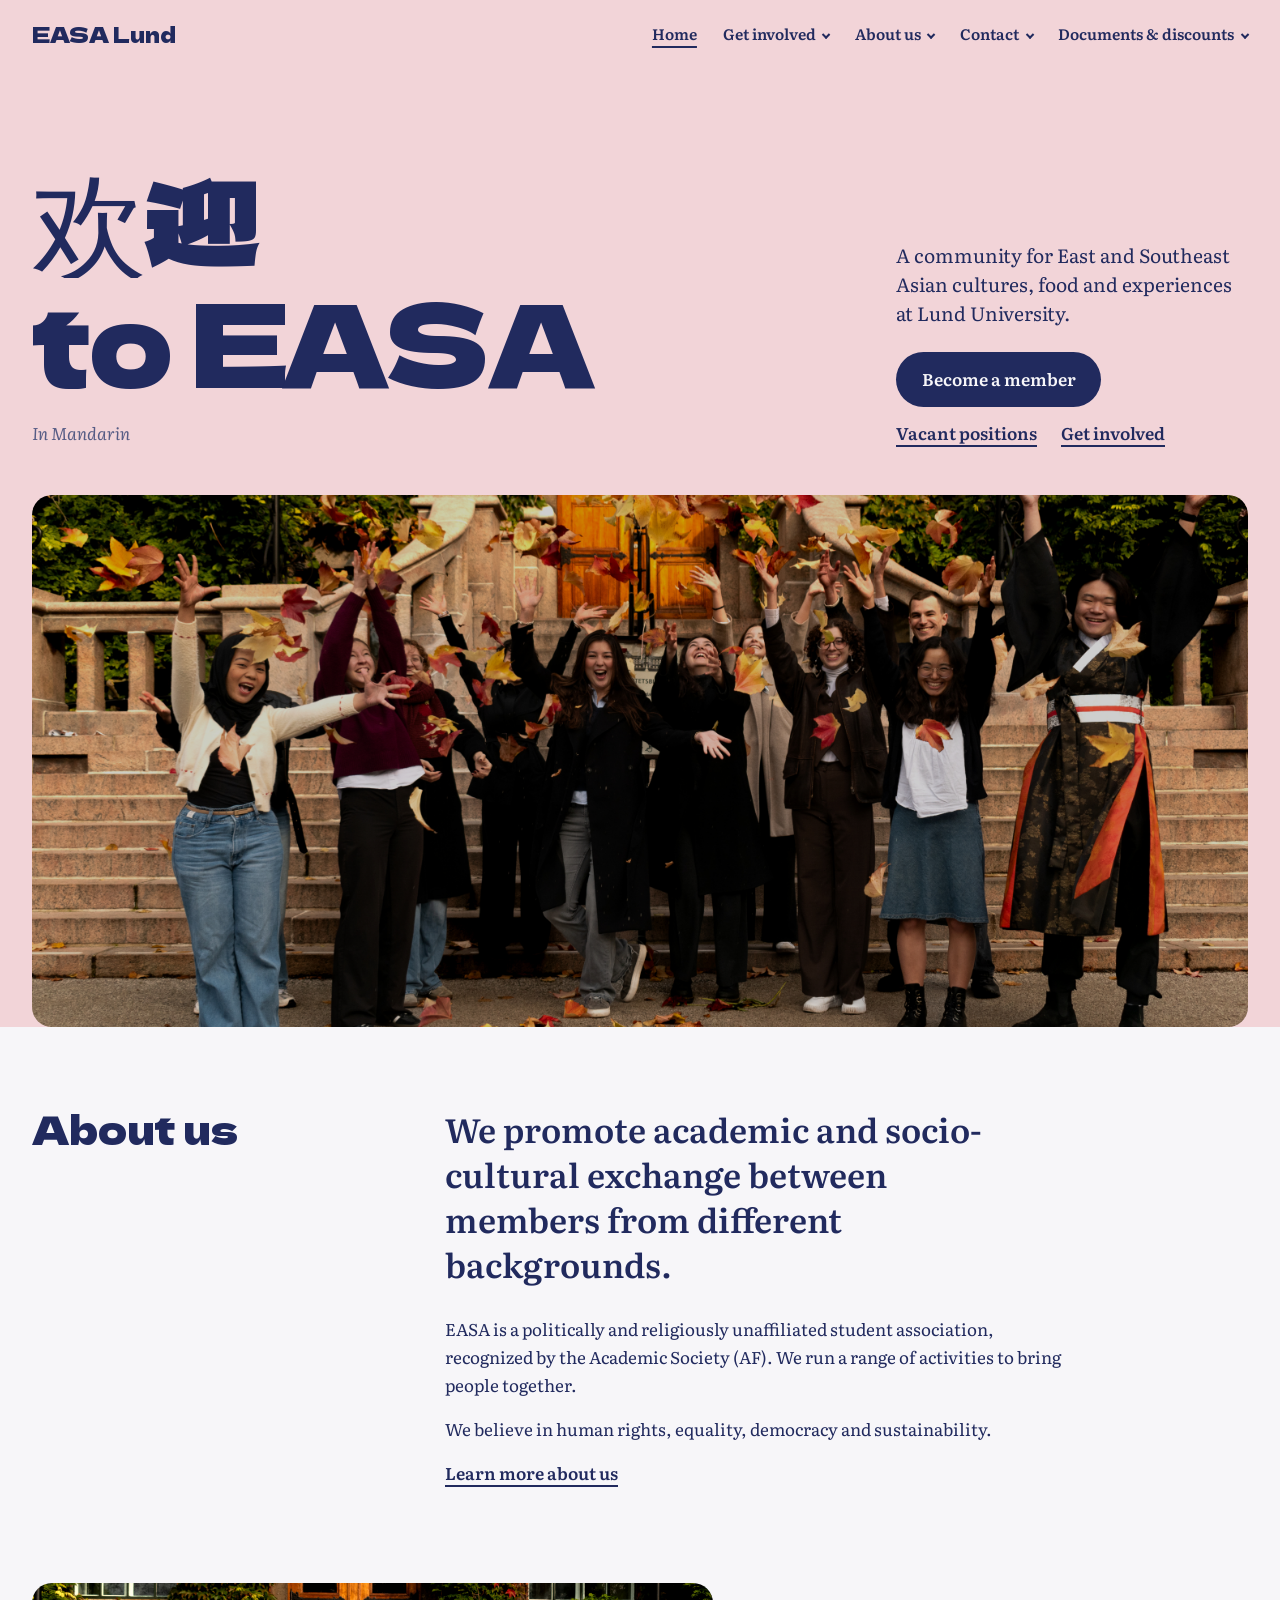
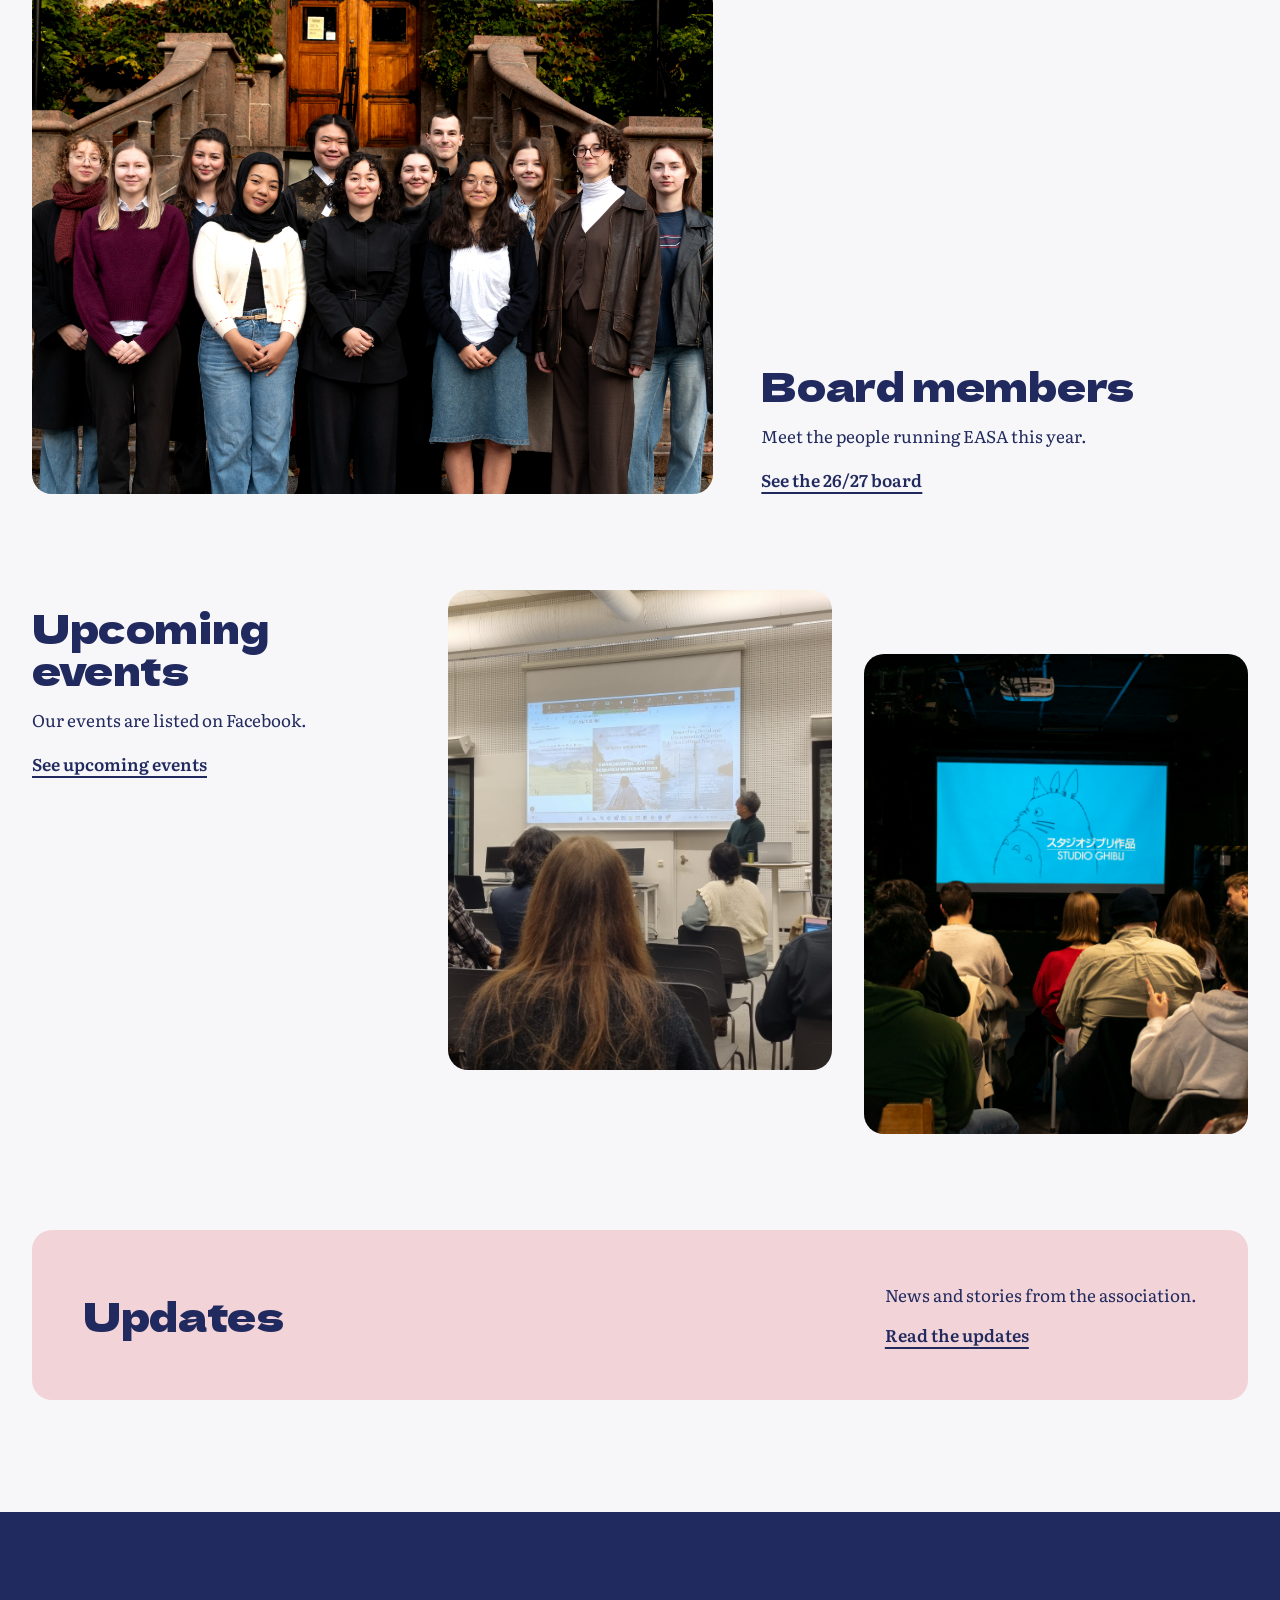
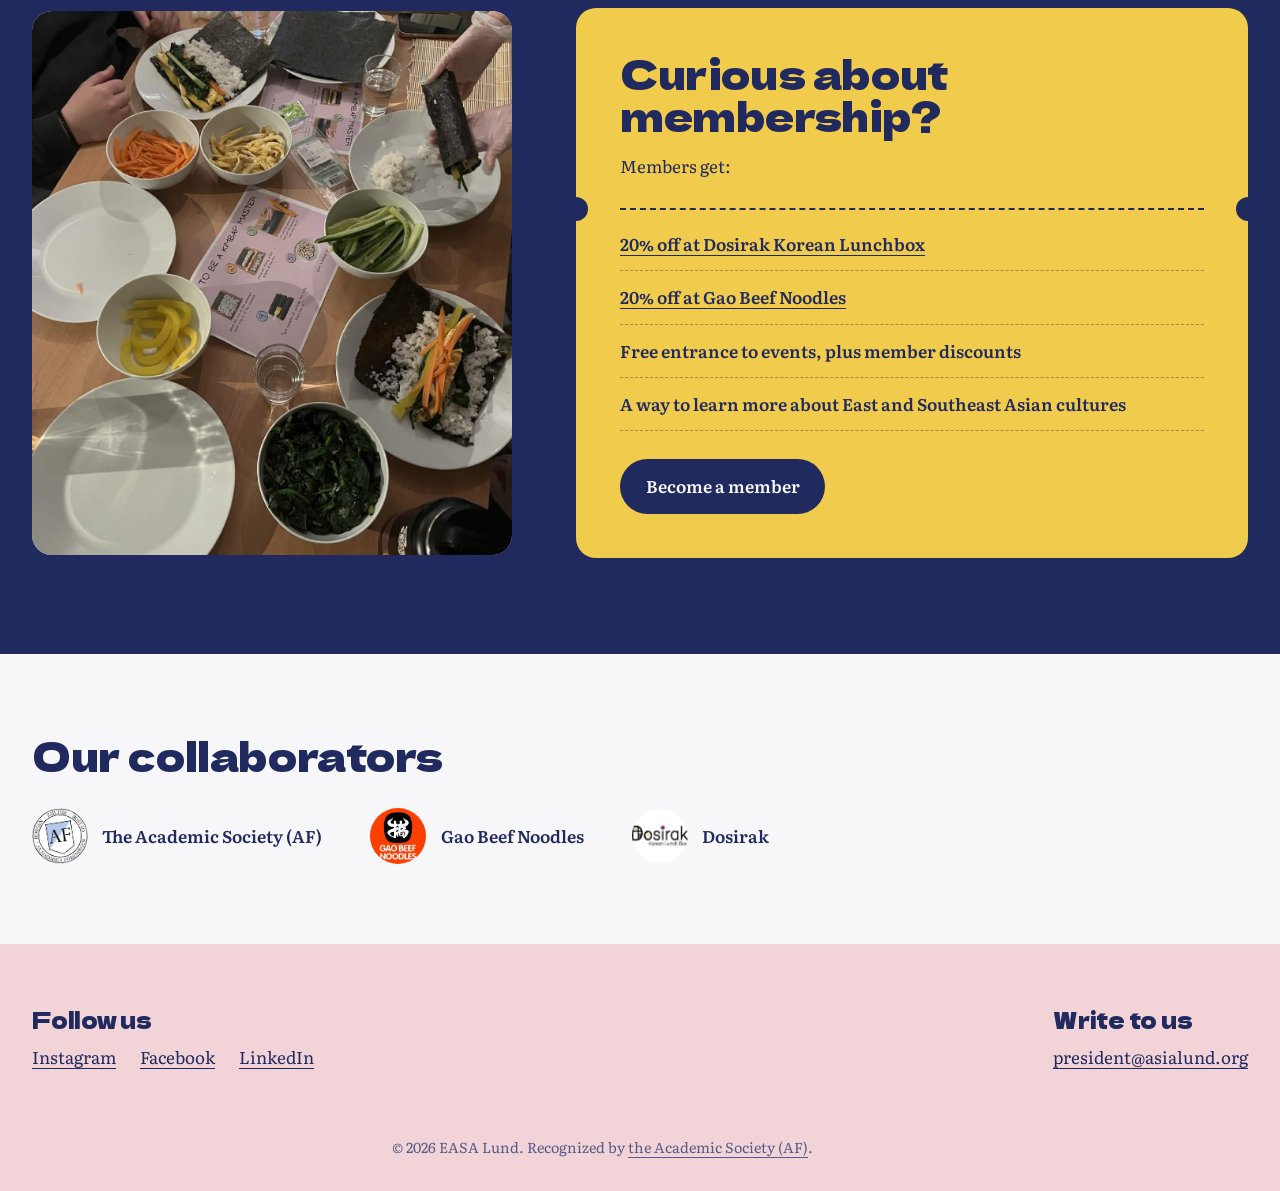
==== index.html @ 51d8376d "the initial commit" ====
<!DOCTYPE html>
<html lang="en">
<head>
<meta charset="utf-8">
<meta name="viewport" content="width=device-width, initial-scale=1">
<title>Home | East Asia Student Association Lund</title>
<meta name="description" content="A community for East and Southeast Asian cultures, food and experiences at Lund University.">
<link rel="preconnect" href="https://fonts.googleapis.com">
<link rel="preconnect" href="https://fonts.gstatic.com" crossorigin>
<link href="https://fonts.googleapis.com/css2?family=Dela+Gothic+One&family=Literata:ital,wght@0,400;0,600;1,400&display=swap" rel="stylesheet">
<link rel="stylesheet" href="src/css/style.css">
</head>
<body>

<header class="site-header">
  <a class="wordmark" href="index.html">EASA Lund</a>
  <button class="menu-toggle" aria-expanded="false" aria-controls="nav">Menu</button>
  <nav id="nav" class="nav" aria-label="Main"><ul><li><a href="index.html" aria-current="page">Home</a></li><li class="has-sub"><button aria-expanded="false">Get involved</button><ul><li><a href="pages/membership.html#join">Become a member</a></li><li><a href="pages/membership.html#being">Being an EASA member</a></li><li><a href="pages/membership.html#active">Get active with EASA</a></li></ul></li><li class="has-sub"><button aria-expanded="false">About us</button><ul><li><a href="pages/about.html">About EASA</a></li><li><a href="pages/about.html#structure">Board structure</a></li><li><a href="pages/about.html#board">The board 2026&ndash;2027</a></li><li><a href="pages/about.html#open">Vacant positions</a></li><li><a href="pages/about.html#video">Promotional video 2020</a></li></ul></li><li class="has-sub"><button aria-expanded="false">Contact</button><ul><li><a href="pages/contact.html">Contact us</a></li><li><a href="pages/contact.html#report">Report or complain</a></li></ul></li><li class="has-sub"><button aria-expanded="false">Documents &amp; discounts</button><ul><li><a href="pages/documents.html#discounts">Member discounts</a></li><li><a href="pages/documents.html#documents">Documents</a></li></ul></li></ul></nav>
</header>

<main>
  <section class="hero">
    <div class="wrap hero-in">
      <div class="hero-title">
        <h1 aria-label="Welcome to EASA">
          <span class="roll" aria-hidden="true"><span class="word" id="word" lang="en">Welcome</span></span>
          <span aria-hidden="true">to EASA</span>
        </h1>
        <p class="said" aria-hidden="true">In <span id="lang">English</span></p>
      </div>
      <div class="hero-side">
        <p>A community for East and Southeast Asian cultures, food and experiences at Lund University.</p>
        <div class="actions">
          <a class="btn" href="pages/membership.html">Become a member</a>
          <a class="link" href="pages/about.html#open">Vacant positions</a>
          <a class="link" href="pages/membership.html#involved">Get involved</a>
        </div>
      </div>
    </div>
    <figure class="wrap hero-photo">
      <img src="/src/assets/images/group-photo.jpg" alt="EASA Lund community photo" width="1600" height="700">
    </figure>
  </section>

  <section class="about wrap">
    <h2>About us</h2>
    <div>
      <p class="lead">We promote academic and socio-cultural exchange between members from different backgrounds.</p>
      <p>EASA is a politically and religiously unaffiliated student association, recognized by the Academic Society (AF). We run a range of activities to bring people together.</p>
      <p>We believe in human rights, equality, democracy and sustainability.</p>
      <a class="link" href="pages/about.html">Learn more about us</a>
    </div>
  </section>

  <section class="community wrap">
    <article class="feature">
      <img src="/src/assets/images/boardgroup1-photo.jpg" alt="The EASA board" width="1000" height="750" loading="lazy">
      <div>
        <h2>Board members</h2>
        <p>Meet the people running EASA this year.</p>
        <a class="link" href="pages/about.html#board">See the 26/27 board</a>
      </div>
    </article>

    <article class="events">
      <div>
        <h2>Upcoming events</h2>
        <p>Our events are listed on Facebook.</p>
        <a class="link" href="https://www.facebook.com/easalund/events/?ref=page_internal">See upcoming events</a>
      </div>
      <img src="/src/assets/images/event1-photo.jpg" alt="Photo from an EASA event" width="700" height="875" loading="lazy">
      <img class="drop" src="/src/assets/images/event2-photo.jpg" alt="EASA movie night" width="700" height="875" loading="lazy">
    </article>

    <article class="updates">
      <h2>Updates</h2>
      <div>
        <p>News and stories from the association.</p>
        <a class="link" href="index.html#updates">Read the updates</a>
      </div>
    </article>
  </section>

  <section class="join">
    <div class="wrap join-in">
      <img src="/src/assets/images/discount-photo.jpg" alt="EASA members" width="800" height="1067" loading="lazy">
      <div class="pass">
        <h2>Curious about membership?</h2>
        <p>Members get:</p>
        <ul>
          <li><a href="https://dosirak.se/">20% off at Dosirak Korean Lunchbox</a></li>
          <li><a href="https://gaobeefnoodles.se/">20% off at Gao Beef Noodles</a></li>
          <li>Free entrance to events, plus member discounts</li>
          <li>A way to learn more about East and Southeast Asian cultures</li>
        </ul>
        <a class="btn" href="pages/membership.html">Become a member</a>
      </div>
    </div>
  </section>

  <section class="partners wrap">
    <h2>Our collaborators</h2>
    <ul>
      <li><a href="https://www.af.lu.se/"><img src="/src/assets/icons/af-logo.png" alt="" width="56" height="56" loading="lazy"><span>The Academic Society (AF)</span></a></li>
      <li><a href="https://gaobeefnoodles.se/"><img src="/src/assets/icons/gaobeef-logo.jpg" alt="" width="56" height="56" loading="lazy"><span>Gao Beef Noodles</span></a></li>
      <li><a href="https://dosirak.se/"><img src="/src/assets/icons/dosirak-logo.png" alt="" width="56" height="56" loading="lazy"><span>Dosirak</span></a></li>
    </ul>
  </section>
</main>

<footer class="site-footer">
  <div class="wrap foot-in">
    <div>
      <h2>Follow us</h2>
      <p class="social">
        <a href="https://www.instagram.com/easa.lund/">Instagram</a>
        <a href="https://www.facebook.com/easalund">Facebook</a>
        <a href="https://www.linkedin.com/company/easa-east-asia-student-association-in-lund/">LinkedIn</a>
      </p>
    </div>
    <div>
      <h2>Write to us</h2>
      <p><a href="mailto:president@asialund.org">president@asialund.org</a></p>
    </div>
  </div>
  <p class="wrap legal">&copy; <span id="year">2026</span> EASA Lund. Recognized by <a href="https://www.af.lu.se/en-home">the Academic Society (AF)</a>.</p>
</footer>

<script src="src/js/home.js"></script>
</body>
</html>
---- src/css/style.css ----
:root {
  --indigo: #212a5e;
  --sakura: #f2d4d8;
  --paper: #f7f6f9;
  --yuzu: #f1cb4b;
  --muted: #565c85;
  --display: "Dela Gothic One", "Hiragino Sans", "Yu Gothic", "Malgun Gothic", system-ui, sans-serif;
  --text: "Literata", Georgia, "Times New Roman", serif;
  --radius: 1.25rem;
}

*, *::before, *::after { box-sizing: border-box; }
html { scroll-behavior: smooth; }
body {
  margin: 0;
  background: var(--paper);
  color: var(--indigo);
  font: 400 1.0625rem/1.65 var(--text);
  -webkit-font-smoothing: antialiased;
}
img { display: block; max-width: 100%; height: auto; background: #dfe1ee; }
img.broken { visibility: hidden; }
h1, h2 { font-family: var(--display); font-weight: 400; line-height: 1.05; margin: 0; letter-spacing: -0.01em; }
h2 { font-size: clamp(1.6rem, 3.2vw, 2.5rem); }
p { margin: 0 0 1rem; max-width: 62ch; }
ul { list-style: none; margin: 0; padding: 0; }
a { color: inherit; }
:focus-visible { outline: 3px solid var(--indigo); outline-offset: 3px; border-radius: 4px; }
.join :focus-visible { outline-color: var(--yuzu); }
.pass :focus-visible { outline-color: var(--indigo); }

.wrap { width: min(100% - 3rem, 76rem); margin-inline: auto; }

.link { text-decoration: underline; text-decoration-thickness: 1.5px; text-underline-offset: 0.28em; font-weight: 600; transition: text-decoration-thickness 0.15s; }
.link:hover { text-decoration-thickness: 4px; }
.btn {
  display: inline-block; padding: 0.85rem 1.6rem; border-radius: 999px;
  background: var(--indigo); color: var(--paper); font-weight: 600; text-decoration: none;
  transition: background 0.2s, color 0.2s;
}
.btn:hover { background: var(--yuzu); color: var(--indigo); }

/* Header */
.site-header {
  position: sticky; top: 0; z-index: 20;
  display: flex; align-items: center; justify-content: space-between; gap: 1.5rem;
  padding: 1rem max(1.5rem, calc((100% - 76rem) / 2));
  background: var(--sakura);
}
.wordmark { font: 400 1.35rem var(--display); text-decoration: none; }
.nav > ul { display: flex; gap: 1.6rem; align-items: center; }
.nav a, .nav button { font: 600 0.95rem var(--text); color: inherit; text-decoration: none; background: none; border: 0; padding: 0.4rem 0; cursor: pointer; }
.nav a:hover, .nav button:hover, .nav a[aria-current], .nav button[aria-current] { text-decoration: underline; text-decoration-thickness: 2px; text-underline-offset: 0.3em; }
.has-sub { position: relative; }
.has-sub > button::after { content: ""; display: inline-block; width: 0.4em; height: 0.4em; margin-left: 0.5em; border: solid currentColor; border-width: 0 2px 2px 0; transform: translateY(-0.15em) rotate(45deg); }
.has-sub > ul {
  display: none; position: absolute; top: 100%; left: -1rem; min-width: 14rem; padding: 0.6rem 1rem;
  background: var(--paper); border-radius: 0.9rem; box-shadow: 0 12px 30px -12px rgba(33, 42, 94, 0.35);
}
.has-sub > ul a { display: block; padding: 0.45rem 0; }
.has-sub:hover > ul, .has-sub:focus-within > ul, .has-sub > button[aria-expanded="true"] + ul { display: block; }
.menu-toggle { display: none; font: 600 0.95rem var(--text); color: inherit; background: none; border: 2px solid var(--indigo); border-radius: 999px; padding: 0.35rem 1rem; cursor: pointer; }

/* Hero */
.hero { background: var(--sakura); padding-top: clamp(2rem, 6vw, 4.5rem); }
.hero-in { display: grid; grid-template-columns: minmax(0, 1fr) 22rem; gap: 3rem; align-items: end; }
.hero h1 { font-size: clamp(3rem, 9vw, 7.5rem); line-height: 1.05; letter-spacing: -0.02em; }
.roll { display: flex; align-items: flex-end; height: 1.2em; overflow: hidden; }
.word { flex: none; white-space: nowrap; font-family: var(--display); transition: transform 0.45s cubic-bezier(0.7, 0, 0.2, 1), opacity 0.45s; }
.word.out { transform: translateY(-100%); opacity: 0; }
.word.pre { transform: translateY(100%); opacity: 0; transition: none; }
.said { margin: 1.25rem 0 0; font-style: italic; color: var(--muted); }
.hero-side p { font-size: 1.2rem; line-height: 1.5; }
.actions { display: flex; flex-wrap: wrap; align-items: center; gap: 0.75rem 1.5rem; margin-top: 1.5rem; }
.hero-photo { position: relative; z-index: 1; margin-block: 3rem -7rem; }
.hero-photo img { width: 100%; aspect-ratio: 16 / 7; object-fit: cover; border-radius: var(--radius); }

/* About */
.about { display: grid; grid-template-columns: 1fr 2.2fr; gap: 3rem; padding: 12rem 0 6rem; }
.lead { font-size: clamp(1.5rem, 2.6vw, 2.1rem); line-height: 1.35; font-weight: 600; max-width: 28ch; margin-bottom: 1.75rem; }

/* Community */
.community { display: grid; gap: 6rem; padding-bottom: 7rem; }
.feature { display: grid; grid-template-columns: 7fr 5fr; gap: 3rem; align-items: end; }
.feature img, .events img { width: 100%; object-fit: cover; border-radius: var(--radius); }
.feature img { aspect-ratio: 4 / 3; }
.feature h2, .events h2 { margin-bottom: 1rem; }
.events { display: grid; grid-template-columns: 4fr 4fr 4fr; gap: 2rem; align-items: start; }
.events img { aspect-ratio: 4 / 5; }
.events .drop { margin-top: 4rem; }
.events > div { padding-top: 1rem; }
.updates { display: flex; justify-content: space-between; align-items: center; gap: 2rem; padding: clamp(1.75rem, 4vw, 3.5rem); background: var(--sakura); border-radius: var(--radius); }
.updates p { margin-bottom: 0.75rem; }

/* Membership */
.join { background: var(--indigo); color: var(--paper); padding: 6rem 0; }
.join-in { display: grid; grid-template-columns: 5fr 7fr; gap: 4rem; align-items: center; }
.join-in > img { width: 100%; max-height: 34rem; aspect-ratio: 3 / 4; object-fit: cover; border-radius: var(--radius); }
.pass { --pad: clamp(1.5rem, 4vw, 2.75rem); background: var(--yuzu); color: var(--indigo); border-radius: var(--radius); padding: var(--pad); }
.pass h2 { margin-bottom: 1rem; }
.pass ul { position: relative; margin: 1.75rem 0; padding-top: 0.5rem; border-top: 2px dashed var(--indigo); }
.pass ul::before, .pass ul::after {
  content: ""; position: absolute; top: -0.85rem; width: 1.5rem; height: 1.5rem; border-radius: 50%; background: var(--indigo);
}
.pass ul::before { left: calc(-1 * var(--pad) - 0.75rem); }
.pass ul::after { right: calc(-1 * var(--pad) - 0.75rem); }
.pass li { padding: 0.75rem 0; border-bottom: 1px dashed rgba(33, 42, 94, 0.4); font-weight: 600; }
.pass li a { text-underline-offset: 0.25em; }
.pass .btn:hover { background: var(--paper); color: var(--indigo); }

/* Collaborators */
.partners { padding: 5rem 0; }
.partners ul { display: flex; flex-wrap: wrap; gap: 1.5rem 3rem; margin-top: 2rem; }
.partners a { display: flex; align-items: center; gap: 0.9rem; font-weight: 600; text-decoration: none; }
.partners a:hover span { text-decoration: underline; text-underline-offset: 0.25em; }
.partners img { width: 3.5rem; height: 3.5rem; border-radius: 50%; object-fit: cover; }

/* Footer */
.site-footer { background: var(--sakura); padding: 4rem 0 2rem; }
.foot-in { display: flex; flex-wrap: wrap; justify-content: space-between; gap: 2.5rem; }
.foot-in h2 { font-size: 1.4rem; margin-bottom: 0.75rem; }
.social { display: flex; gap: 1.5rem; }
.foot-in a, .legal a { text-underline-offset: 0.25em; }
.legal { margin: 3rem auto 0; font-size: 0.9rem; color: var(--muted); }

/* Small screens */
@media (max-width: 62rem) {
  .menu-toggle { display: block; }
  .nav { display: none; position: absolute; top: 100%; left: 0; right: 0; padding: 0.5rem 1.5rem 1.5rem; background: var(--sakura); }
  .nav.open { display: block; }
  .nav > ul { flex-direction: column; align-items: flex-start; gap: 0.5rem; }
  .has-sub > ul { position: static; display: none; box-shadow: none; background: none; padding: 0 0 0 1rem; min-width: 0; }
  .has-sub:hover > ul { display: none; }
  .has-sub > button[aria-expanded="true"] + ul { display: block; }
  .hero-in, .about, .feature, .join-in { grid-template-columns: 1fr; gap: 2rem; }
  .hero-photo { margin-bottom: -4rem; }
  .hero-photo img { aspect-ratio: 4 / 3; }
  .about { padding-top: 8rem; gap: 1.25rem; }
  .events { grid-template-columns: 1fr 1fr; }
  .events > div { grid-column: 1 / -1; }
  .events .drop { margin-top: 2rem; }
  .updates { flex-direction: column; align-items: flex-start; }
  .join { padding: 4rem 0; }
}

@media (prefers-reduced-motion: reduce) {
  html { scroll-behavior: auto; }
  .word, .link, .btn { transition: none; }
}

/* Membership page */
h3 { font: 400 clamp(1.25rem, 2vw, 1.6rem)/1.15 var(--display); margin: 0 0 0.75rem; letter-spacing: -0.01em; }
.hero.short { padding-bottom: 4.5rem; }
.hero.short h1 { font-size: clamp(2.8rem, 7.5vw, 6rem); }
.steps-sec { padding: 6rem 0; }
.steps-sec h2 { margin-bottom: 2.5rem; }
.steps { border-top: 2px dashed var(--indigo); }
.steps li { display: grid; grid-template-columns: 6rem 1fr; gap: 1.5rem; padding: 2.25rem 0; border-bottom: 2px dashed var(--indigo); }
.num { font: 400 3.75rem/1 var(--display); }
.steps p { margin-bottom: 1rem; }
.steps .btn { margin-top: 0.25rem; }
.swish { display: flex; flex-wrap: wrap; align-items: center; gap: 0.5rem 1rem; }
.swish strong { font-size: 1.5rem; letter-spacing: 0.02em; }
.copy { font: 600 0.9rem var(--text); color: inherit; background: none; border: 2px solid var(--indigo); border-radius: 999px; padding: 0.3rem 1rem; cursor: pointer; transition: background 0.2s, color 0.2s; }
.copy:hover { background: var(--indigo); color: var(--paper); }
.pass .btn { margin-right: 1.5rem; }
.about.plain { padding: 6rem 0; }
.about .actions { margin-top: 1.75rem; }
.data { padding-bottom: 5rem; }
.data summary { cursor: pointer; font-weight: 600; }
.data details p { margin-top: 1rem; font-size: 0.95rem; color: var(--muted); max-width: 70ch; }
.data details a { text-underline-offset: 0.25em; }
html { scroll-padding-top: 5rem; }

@media (max-width: 62rem) {
  .steps li { grid-template-columns: 3.25rem 1fr; gap: 1rem; }
  .num { font-size: 2.5rem; }
  .steps-sec, .about.plain { padding: 4rem 0; }
}

/* About page */
.hero.short.photo { padding-bottom: 0; }
.hero + .about.plain { padding-top: 12rem; }
.about.plain + .about.plain { border-top: 2px dashed var(--indigo); }
.places { columns: 2 15rem; column-gap: 2.5rem; margin: 1.25rem 0 0; }
.places li { break-inside: avoid; padding: 0.45rem 0; border-bottom: 1px dashed rgba(33, 42, 94, 0.35); }
.plist { margin: 1.25rem 0 1.5rem; border-top: 2px dashed var(--indigo); }
.plist li { padding: 0.8rem 0; border-bottom: 1px dashed rgba(33, 42, 94, 0.4); font-weight: 600; }
.diagram { margin: 1.5rem 0 2.5rem; padding: 1rem; overflow-x: auto; background: #fff; border-radius: var(--radius); }
.diagram img { width: 100%; min-width: 38rem; background: none; }
.roles-bar { display: flex; justify-content: space-between; align-items: center; gap: 1rem; margin-bottom: 0.75rem; }
.roles { border-top: 2px dashed var(--indigo); }
.roles details { border-bottom: 1px dashed rgba(33, 42, 94, 0.4); }
.roles summary { display: flex; justify-content: space-between; align-items: center; gap: 1rem; padding: 1.1rem 0; cursor: pointer; list-style: none; font: 400 1.15rem/1.2 var(--display); }
.roles summary::-webkit-details-marker { display: none; }
.roles summary::after { content: "+"; font: 600 1.6rem/1 var(--text); transition: transform 0.2s; }
.roles details[open] summary::after { transform: rotate(45deg); }
.roles details p { margin: 0 0 1.25rem; max-width: 60ch; }

.crew { background: var(--indigo); color: var(--paper); padding: 6rem 0; }
.crew h2 { margin-bottom: 2.75rem; }
.crew :focus-visible { outline-color: var(--yuzu); }
.people { display: grid; grid-template-columns: repeat(auto-fill, minmax(11rem, 1fr)); gap: 2.5rem 1.5rem; }
.person img, .avatar { width: 7.5rem; height: 7.5rem; margin-bottom: 1rem; border-radius: 50%; object-fit: cover; }
.avatar { display: grid; place-items: center; background: var(--sakura); color: var(--indigo); font: 400 1.9rem var(--display); }
.person h3 { margin: 0; font: 600 1.1rem/1.3 var(--text); letter-spacing: 0; }
.person p { margin: 0.2rem 0 0; color: var(--sakura); font-size: 0.95rem; line-height: 1.4; }
.open { display: grid; grid-template-columns: 1fr 2fr; gap: 3rem; margin-top: 5rem; padding-top: 3rem; border-top: 2px dashed var(--sakura); }
.open ul { columns: 2 14rem; column-gap: 2rem; margin: 1.5rem 0 2rem; }
.open li { break-inside: avoid; padding: 0.4rem 0; border-bottom: 1px dashed rgba(247, 246, 249, 0.3); }
.crew .btn { margin-right: 1.5rem; background: var(--yuzu); color: var(--indigo); }
.crew .btn:hover { background: var(--paper); }

@media (max-width: 62rem) {
  .hero + .about.plain { padding-top: 8rem; }
  .crew { padding: 4rem 0; }
  .open { grid-template-columns: 1fr; gap: 1.25rem; margin-top: 3.5rem; }
}

/* Contact page */
.mail { font: 400 clamp(1.3rem, 3.2vw, 2.4rem)/1.2 var(--display); text-decoration: none; overflow-wrap: anywhere; }
.mail:hover { text-decoration: underline; text-decoration-thickness: 3px; text-underline-offset: 0.2em; }
.links { margin-top: 2rem; }
.links li { padding: 0; }
.links a { display: flex; flex-wrap: wrap; justify-content: space-between; gap: 0.25rem 1.5rem; padding: 0.9rem 0; text-decoration: none; }
.links a span:last-child { font-weight: 400; color: var(--muted); }
.links a:hover span:first-child { text-decoration: underline; text-underline-offset: 0.25em; }
.links a[aria-disabled="true"] { color: var(--muted); cursor: not-allowed; }
.links a[aria-disabled="true"]:hover span:first-child { text-decoration: none; }

.write { background: var(--indigo); color: var(--paper); padding: 6rem 0; }
.write-in { display: grid; grid-template-columns: 5fr 7fr; gap: 4rem; align-items: start; }
.write h2 { margin-bottom: 1.25rem; }
.write :focus-visible { outline-color: var(--yuzu); }
.touch-form { display: grid; gap: 1.25rem; padding: clamp(1.5rem, 4vw, 2.5rem); background: var(--paper); color: var(--indigo); border-radius: var(--radius); }
.touch-form label { display: grid; gap: 0.4rem; font-weight: 600; }
.touch-form input, .touch-form select, .touch-form textarea { width: 100%; padding: 0.7rem 0.9rem; font: 400 1rem/1.5 var(--text); color: var(--indigo); background: #fff; border: 2px solid var(--indigo); border-radius: 0.75rem; }
.touch-form textarea { min-height: 9rem; resize: vertical; }
.touch-form :focus-visible { outline-color: var(--indigo); }
.touch-form .btn { justify-self: start; border: 0; font-size: 1rem; cursor: pointer; }
.form-status { min-height: 1.5rem; margin: 0; font-weight: 600; }

@media (max-width: 62rem) {
  .write { padding: 4rem 0; }
  .write-in { grid-template-columns: 1fr; gap: 2rem; }
}

/* Documents & discounts page */
.sr { position: absolute; width: 1px; height: 1px; overflow: hidden; clip: rect(0 0 0 0); white-space: nowrap; }
[data-doc][hidden], .doc-sec[hidden] { display: none; }

.deals { background: var(--indigo); color: var(--paper); padding: 6rem 0; }
.deals h2 { margin-bottom: 2.5rem; }
.deals :focus-visible { outline-color: var(--yuzu); }
.deals-in { display: grid; grid-template-columns: 1fr 1fr; gap: 2rem; }
.ticket { --pad: clamp(1.5rem, 3.5vw, 2.25rem); display: flex; flex-direction: column; padding: var(--pad); background: var(--yuzu); color: var(--indigo); border-radius: var(--radius); }
.ticket.alt { background: var(--sakura); }
.ticket .head { display: flex; align-items: center; gap: 1rem; }
.ticket .head img { flex: none; width: 4.5rem; height: 4.5rem; border-radius: 50%; object-fit: cover; }
.ticket h3 { margin: 0 0 0.25rem; }
.ticket .head p { margin: 0; line-height: 1.4; }
.stub { position: relative; margin-top: 2rem; padding-top: 1.5rem; border-top: 2px dashed var(--indigo); }
.stub::before, .stub::after { content: ""; position: absolute; top: -0.85rem; width: 1.5rem; height: 1.5rem; border-radius: 50%; background: var(--indigo); }
.stub::before { left: calc(-1 * var(--pad) - 0.75rem); }
.stub::after { right: calc(-1 * var(--pad) - 0.75rem); }
.off { display: block; font: 400 clamp(3.25rem, 7vw, 5rem)/1 var(--display); letter-spacing: -0.02em; }
.stub p { margin: 0.5rem 0 1.5rem; font-weight: 600; }
.ticket .btn:hover { background: var(--paper); color: var(--indigo); }
.deals-note { margin: 2rem 0 0; color: var(--sakura); }

.finder { padding-bottom: 3rem; }
.finder-box { display: block; }
.finder input { width: 100%; max-width: 32rem; padding: 0.8rem 1.25rem; font: 400 1rem var(--text); color: var(--indigo); background: #fff; border: 2px solid var(--indigo); border-radius: 999px; }
.finder-status { margin: 0.75rem 0 0; color: var(--muted); }
.ph-wide { width: 100%; aspect-ratio: 3 / 2; margin-bottom: 1.5rem; object-fit: cover; border-radius: var(--radius); }

@media (max-width: 62rem) {
  .deals { padding: 4rem 0; }
  .deals-in { grid-template-columns: 1fr; }
  .finder { padding-bottom: 2rem; }
}

/* Membership: being a member + get active; About: video */
.perk-rows { margin: 1.75rem 0; border-top: 2px dashed var(--indigo); }
.perk-rows li { padding: 1.5rem 0; border-bottom: 1px dashed rgba(33, 42, 94, 0.4); }
.perk-rows h3 { margin-bottom: 0.5rem; }
.perk-rows p { margin: 0; }
.video { overflow: hidden; aspect-ratio: 16 / 9; background: var(--indigo); color: var(--paper); border-radius: var(--radius); }
.video :focus-visible { outline-color: var(--yuzu); }
.video-fallback { display: grid; place-content: center; justify-items: center; gap: 1.25rem; height: 100%; padding: 2rem; text-align: center; }
.video-fallback strong { font: 400 clamp(1.5rem, 4vw, 2.75rem)/1.1 var(--display); }
.video-fallback .btn { background: var(--yuzu); color: var(--indigo); }
.video-fallback .btn:hover { background: var(--paper); }
.video iframe, .video-play { display: block; width: 100%; height: 100%; border: 0; }
.video-play { position: relative; padding: 0; cursor: pointer; background: none; }
.video-play img { width: 100%; height: 100%; object-fit: cover; }
.video-play span { position: absolute; left: 1.25rem; bottom: 1.25rem; padding: 0.7rem 1.4rem; font-weight: 600; color: var(--indigo); background: var(--yuzu); border-radius: 999px; }
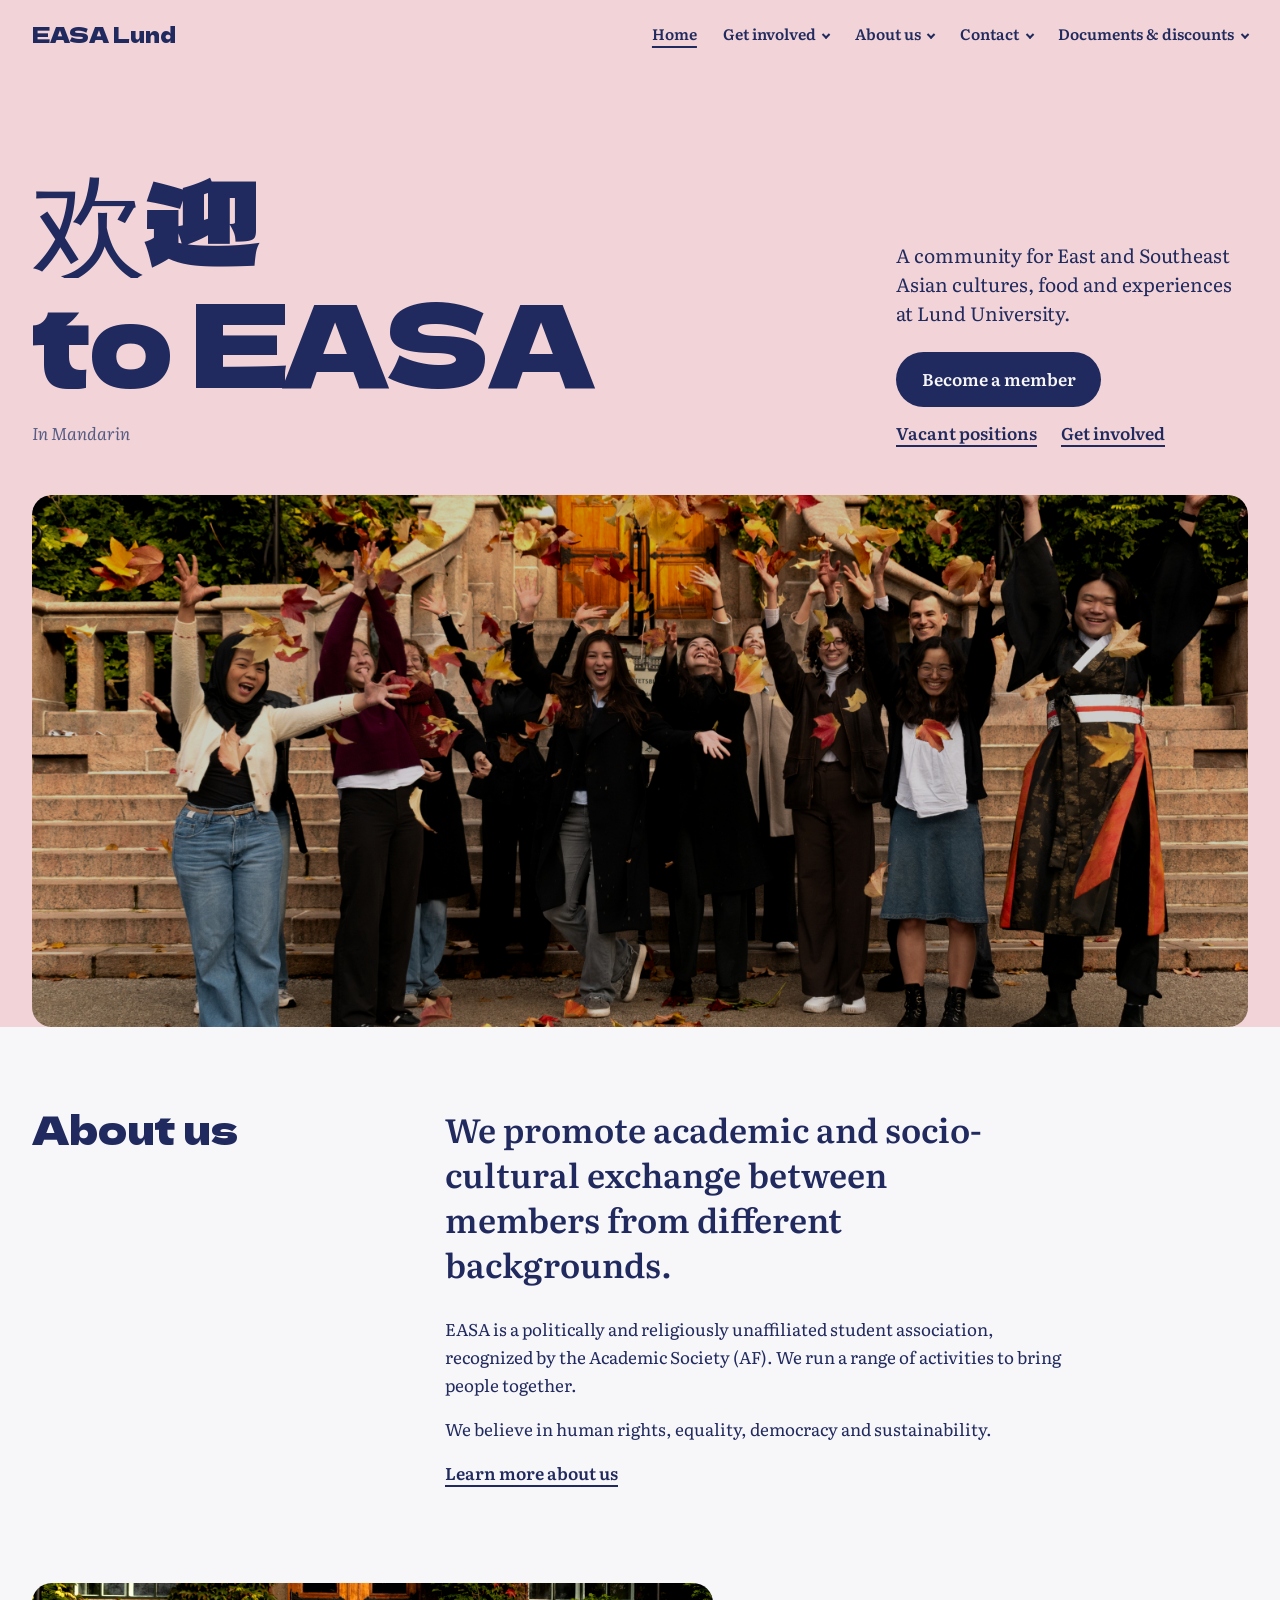
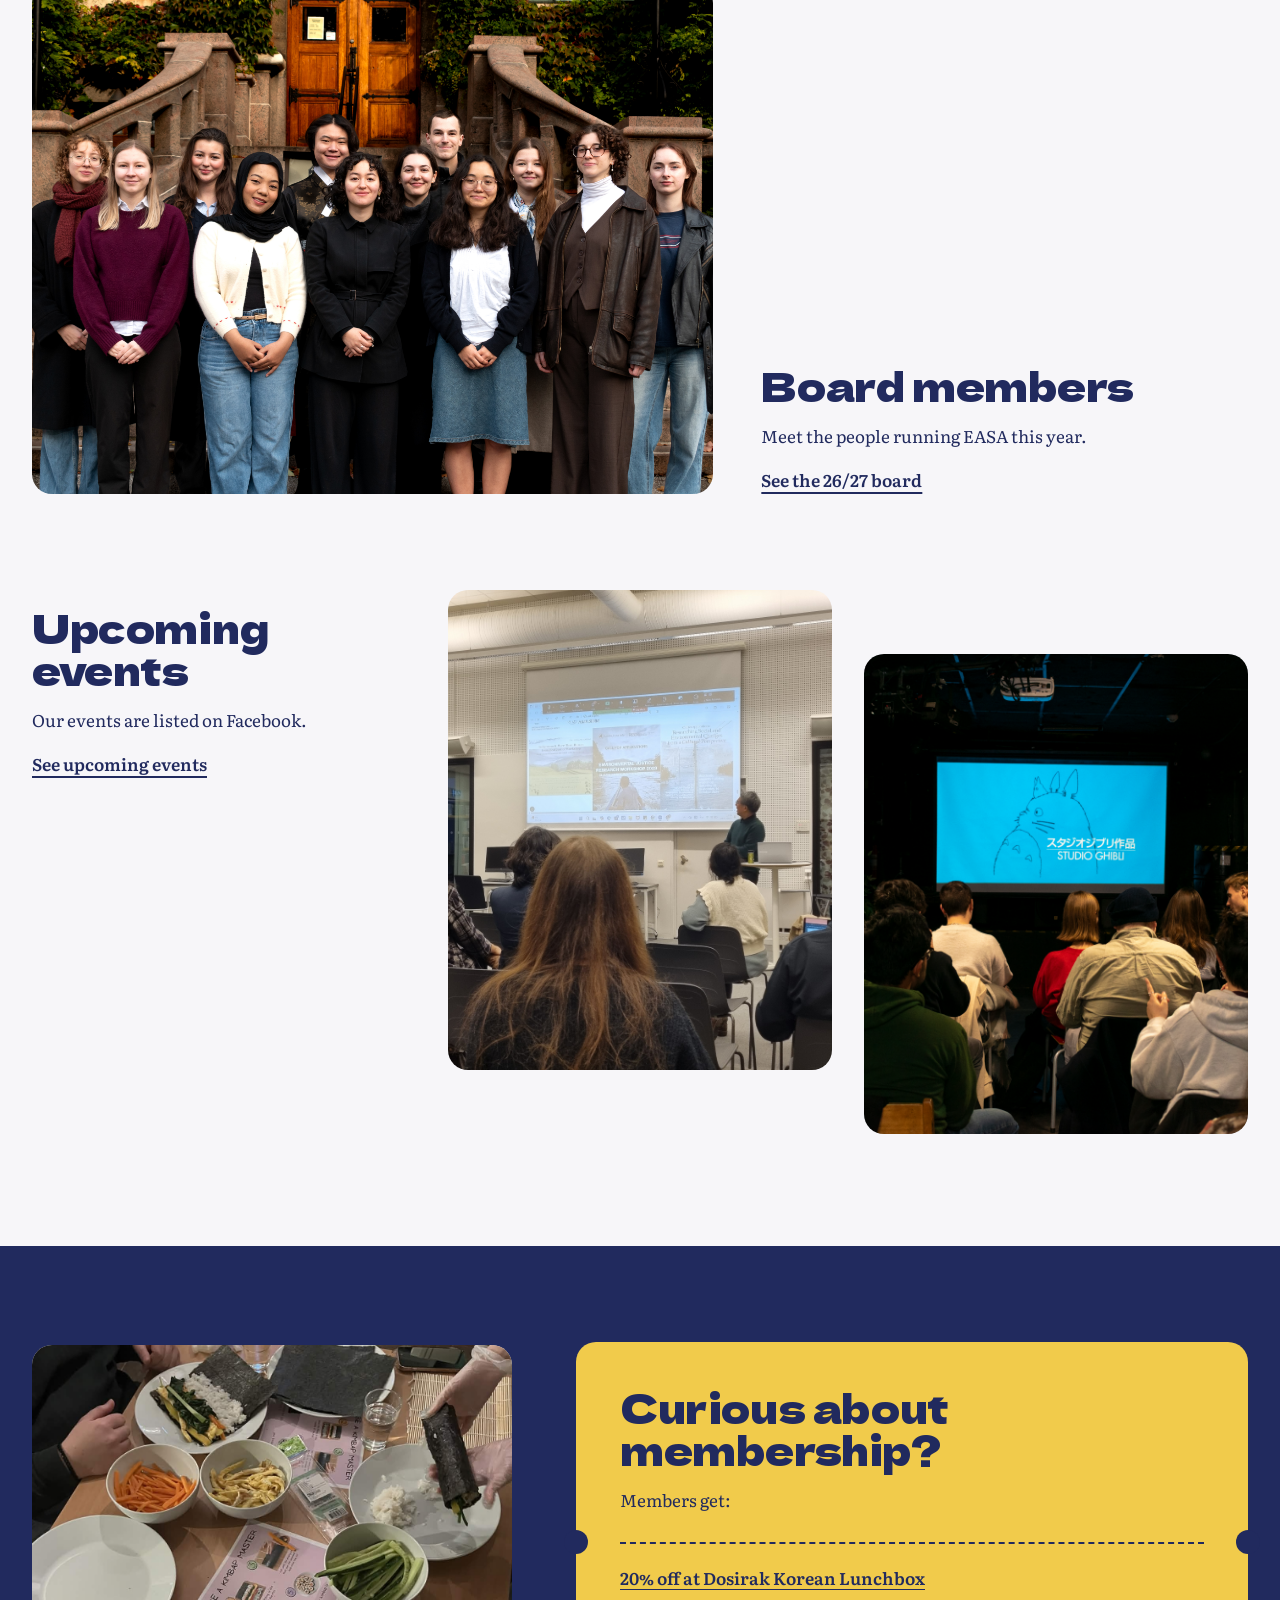
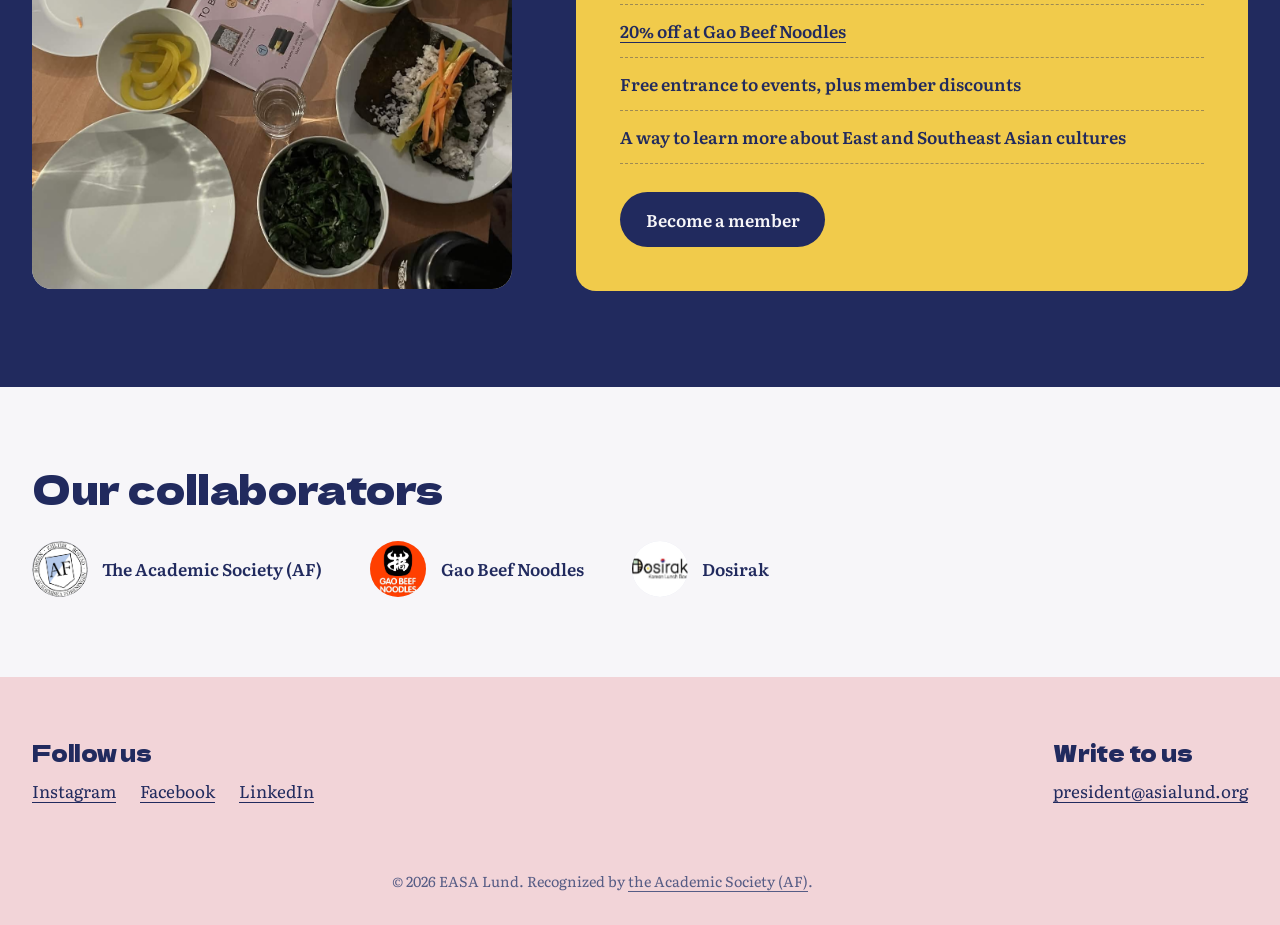
==== commit 86bcbce2: "mobile compatibility fix" ====
--- a/index.html
+++ b/index.html
@@ -72,13 +72,13 @@
       <img class="drop" src="/src/assets/images/event2-photo.jpg" alt="EASA movie night" width="700" height="875" loading="lazy">
     </article>
 
-    <article class="updates">
+   <!-- <article class="updates">
       <h2>Updates</h2>
       <div>
         <p>News and stories from the association.</p>
         <a class="link" href="index.html#updates">Read the updates</a>
       </div>
-    </article>
+    </article> -->
   </section>
 
   <section class="join">
--- a/src/css/style.css
+++ b/src/css/style.css
@@ -187,7 +187,7 @@
 .plist { margin: 1.25rem 0 1.5rem; border-top: 2px dashed var(--indigo); }
 .plist li { padding: 0.8rem 0; border-bottom: 1px dashed rgba(33, 42, 94, 0.4); font-weight: 600; }
 .diagram { margin: 1.5rem 0 2.5rem; padding: 1rem; overflow-x: auto; background: #fff; border-radius: var(--radius); }
-.diagram img { width: 100%; min-width: 38rem; background: none; }
+.diagram img { width: 100%; background: none; }
 .roles-bar { display: flex; justify-content: space-between; align-items: center; gap: 1rem; margin-bottom: 0.75rem; }
 .roles { border-top: 2px dashed var(--indigo); }
 .roles details { border-bottom: 1px dashed rgba(33, 42, 94, 0.4); }
